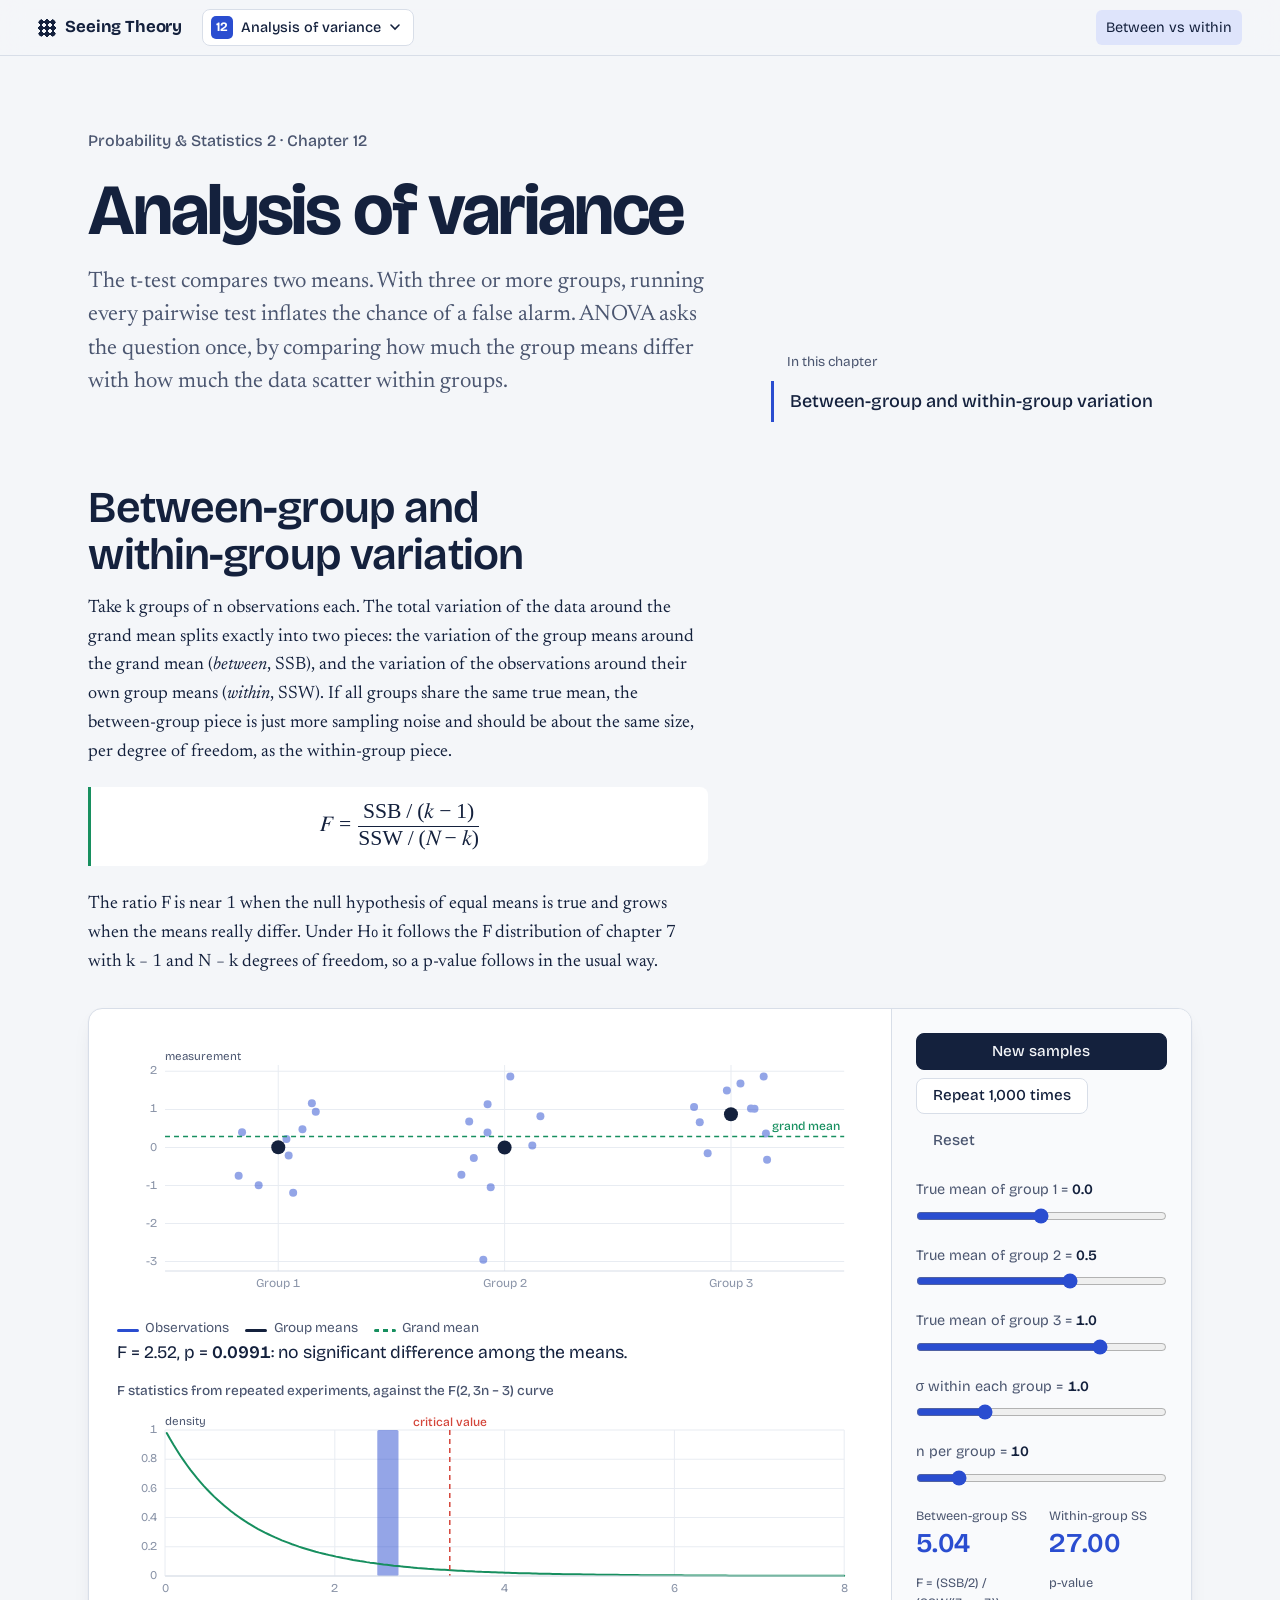
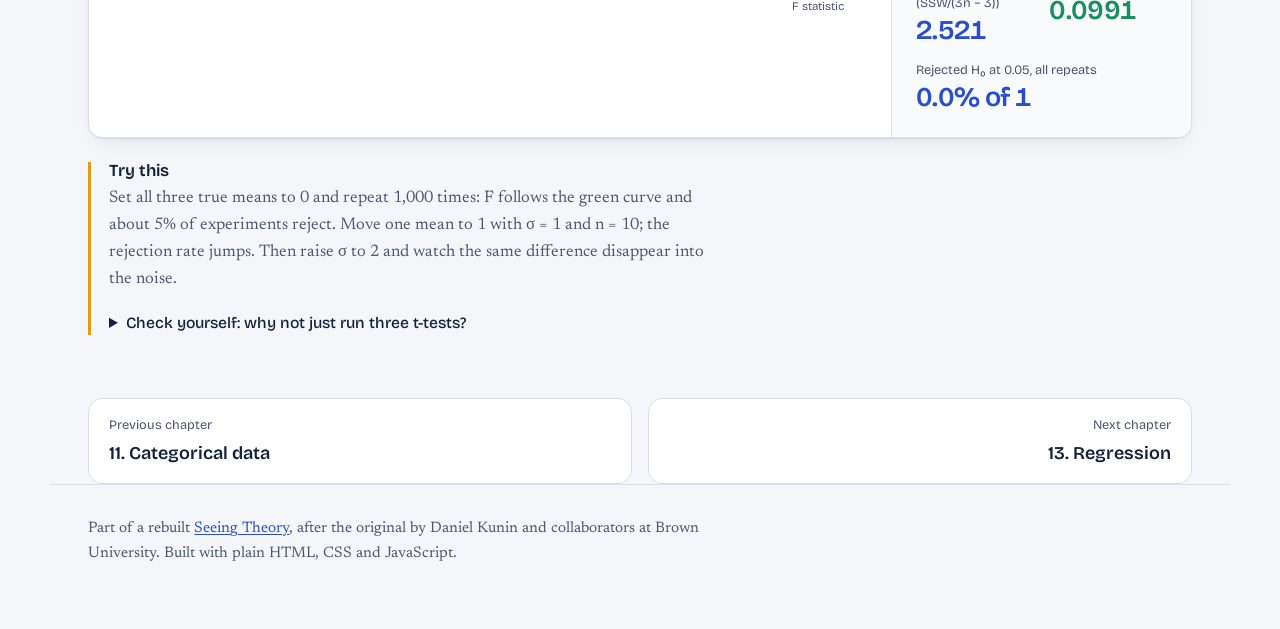
==== anova.html @ 346bee1e "Add Seeing Theory, rebuilt: 14 interactive probability and statistics chapters Static site for GitHu" ====
<!doctype html>
<html lang="en">
<head>
<meta charset="utf-8">
<meta name="viewport" content="width=device-width, initial-scale=1">
<title>Analysis of Variance · Seeing Theory</title>
<meta name="description" content="Comparing several group means at once: between-group and within-group variation, the F statistic and its distribution.">
<meta name="color-scheme" content="light dark">
<link rel="preconnect" href="https://fonts.googleapis.com">
<link rel="preconnect" href="https://fonts.gstatic.com" crossorigin>
<link href="https://fonts.googleapis.com/css2?family=Bricolage+Grotesque:opsz,wght@12..96,400..800&family=Newsreader:ital,opsz,wght@0,6..72,400;0,6..72,500;1,6..72,400&display=swap" rel="stylesheet">
<link rel="stylesheet" href="css/style.css">
<link rel="stylesheet" href="css/labs.css">
<link rel="icon" href="favicon.svg">
</head>
<body>
<header class="topbar"></header>
<main id="top">
  <section class="chapter-head">
    <div>
      <p class="hero-kicker">Probability &amp; Statistics 2 · Chapter 12</p>
      <h1>Analysis of variance</h1>
      <p class="lead">The t-test compares two means. With three or more groups, running every pairwise test inflates the chance of a false alarm. ANOVA asks the question once, by comparing how much the group means differ with how much the data scatter within groups.</p>
    </div>
    <div><p class="chapter-toc-label">In this chapter</p><ol class="chapter-toc"></ol></div>
  </section>

  <section class="concept" id="between-within" data-nav="Between vs within">
    <div class="prose">
      <h2>Between-group and within-group variation</h2>
      <p>Take k groups of n observations each. The total variation of the data around the grand mean splits exactly into two pieces: the variation of the group means around the grand mean (<em>between</em>, SSB), and the variation of the observations around their own group means (<em>within</em>, SSW). If all groups share the same true mean, the between-group piece is just more sampling noise and should be about the same size, per degree of freedom, as the within-group piece.</p>
      <div class="math"><math display="block"><mrow><mi>F</mi><mo>=</mo><mfrac><mrow><mi mathvariant="normal">SSB</mi><mo>/</mo><mo>(</mo><mi>k</mi><mo>−</mo><mn>1</mn><mo>)</mo></mrow><mrow><mi mathvariant="normal">SSW</mi><mo>/</mo><mo>(</mo><mi>N</mi><mo>−</mo><mi>k</mi><mo>)</mo></mrow></mfrac></mrow></math></div>
      <p>The ratio F is near 1 when the null hypothesis of equal means is true and grows when the means really differ. Under H₀ it follows the F distribution of chapter 7 with k − 1 and N − k degrees of freedom, so a p-value follows in the usual way.</p>
    </div>
    <div class="lab" data-lab="anova"></div>
    <aside class="try">
      <h3>Try this</h3>
      <p>Set all three true means to 0 and repeat 1,000 times: F follows the green curve and about 5% of experiments reject. Move one mean to 1 with σ = 1 and n = 10; the rejection rate jumps. Then raise σ to 2 and watch the same difference disappear into the noise.</p>
      <details>
        <summary>Check yourself: why not just run three t-tests?</summary>
        <p>Each test has a 5% false-alarm rate. Three of them together raise the chance of at least one false alarm to about 14%, and with ten groups (45 pairs) it exceeds 90%. ANOVA controls the overall rate with a single test; if it rejects, follow-up comparisons can be made with appropriate corrections.</p>
      </details>
    </aside>
  </section>

  <nav class="pager" aria-label="Chapter navigation"></nav>
</main>
<footer class="footer">
  <p>Part of a rebuilt <a href="index.html">Seeing Theory</a>, after the original by Daniel Kunin and collaborators at Brown University. Built with plain HTML, CSS and JavaScript.</p>
</footer>
<script src="js/core.js"></script>
<script src="js/stats.js"></script>
<script src="js/nav.js"></script>
<script src="js/labs-prob.js"></script>
<script src="js/labs-stat.js"></script>
<script>ST.initNav(); ST.mountLabs();</script>
</body>
</html>
---- css/style.css ----
/* Seeing Theory — Basic probability
   Tokens: cool graph-paper ground, navy ink. Blue = observed, green = theory, gold = second category, red = miss. */

:root {
  --paper: #F4F6F9;
  --surface: #FFFFFF;
  --ink: #14213D;
  --ink-2: #4B5670;
  --ink-3: #8A94A8;
  --rule: #D8DEE8;
  --grid: #E8ECF2;
  --blue: #2A4DD0;
  --blue-soft: #DEE4FB;
  --green: #178F5F;
  --green-soft: #D6F1E4;
  --gold: #E29B12;
  --gold-soft: #FBEAC4;
  --red: #D4453A;
  --red-soft: #F9DCD8;
  --shadow: 0 1px 2px rgba(20, 33, 61, .06), 0 8px 24px -12px rgba(20, 33, 61, .18);
  --font-display: "Bricolage Grotesque", "Helvetica Neue", Arial, sans-serif;
  --font-body: "Newsreader", "Iowan Old Style", Georgia, serif;
  --r-panel: 14px;
  --r-control: 8px;
  --measure: 62ch;
  --page: 1180px;
}
@media (prefers-color-scheme: dark) {
  :root {
    --paper: #0E1424;
    --surface: #151D33;
    --ink: #EAEEF6;
    --ink-2: #B4BDCF;
    --ink-3: #7C879C;
    --rule: #2B3650;
    --grid: #1F2940;
    --blue: #7D95FF;
    --blue-soft: #23305C;
    --green: #3FC58C;
    --green-soft: #17362C;
    --gold: #F2B43C;
    --gold-soft: #3F3113;
    --red: #F06A5E;
    --red-soft: #46201D;
    --shadow: 0 1px 2px rgba(0, 0, 0, .3), 0 8px 24px -12px rgba(0, 0, 0, .5);
  }
}

*, *::before, *::after { box-sizing: border-box; }
html { scroll-behavior: smooth; -webkit-text-size-adjust: 100%; }
@media (prefers-reduced-motion: reduce) { html { scroll-behavior: auto; } }
body {
  margin: 0;
  background: var(--paper);
  color: var(--ink);
  font-family: var(--font-body);
  font-size: 1.125rem;
  line-height: 1.6;
  font-optical-sizing: auto;
}
h1, h2, h3, .btn, .readouts, .topbar, .stage-label, .legend, .chart, .ideas dt, .chapter-list, .hero-kicker, .drawn-math, .formula-live, .fallacy-result, .compare-row span, .slider span, .chips-label, .card, .flip-strip {
  font-family: var(--font-display);
}
h1, h2, h3 { margin: 0; font-weight: 600; line-height: 1.05; letter-spacing: -0.02em; text-wrap: balance; }
h2 { font-size: clamp(1.9rem, 1.4rem + 2vw, 2.75rem); margin-bottom: 1rem; }
h3 { font-size: 1.05rem; letter-spacing: 0; }
p { margin: 0 0 1em; }
em { font-style: italic; }
a { color: var(--blue); text-underline-offset: 0.15em; text-decoration-thickness: 1px; }
:focus-visible { outline: 2px solid var(--blue); outline-offset: 3px; border-radius: 4px; }
button { font: inherit; color: inherit; }
canvas { display: block; }

/* ---------- Top bar ---------- */
.topbar {
  position: sticky; top: 0; z-index: 10;
  display: flex; align-items: center; gap: 1.25rem;
  padding: 0 clamp(1rem, 3vw, 2.5rem);
  height: 56px;
  background: color-mix(in srgb, var(--paper) 82%, transparent);
  backdrop-filter: blur(12px); -webkit-backdrop-filter: blur(12px);
  border-bottom: 1px solid var(--rule);
  font-size: 0.9rem;
}
.brand { display: inline-flex; align-items: center; gap: 0.55rem; color: var(--ink); text-decoration: none; font-weight: 700; font-size: 1.05rem; letter-spacing: -0.01em; white-space: nowrap; }
.brand-mark {
  width: 18px; height: 18px; border-radius: 5px; background: var(--ink);
  background-image: radial-gradient(circle, var(--paper) 1.6px, transparent 1.8px);
  background-size: 6px 6px; background-position: 3px 3px;
}
.chapter-tag { color: var(--ink-2); white-space: nowrap; }
.topbar nav { margin-left: auto; display: flex; gap: 0.15rem; overflow-x: auto; scrollbar-width: none; }
.topbar nav::-webkit-scrollbar { display: none; }
.topbar nav a {
  color: var(--ink-2); text-decoration: none; padding: 0.35rem 0.6rem; border-radius: 6px; white-space: nowrap;
  transition: background-color 120ms, color 120ms;
}
.topbar nav a:hover { color: var(--ink); background: var(--grid); }
.topbar nav a.is-current { color: var(--ink); background: var(--blue-soft); }
@media (max-width: 720px) {
  .chapter-tag { display: none; }
}

/* ---------- Hero ---------- */
.hero {
  max-width: var(--page); margin: 0 auto;
  padding: clamp(3rem, 8vh, 6rem) clamp(1rem, 3vw, 2.5rem) clamp(2rem, 5vh, 4rem);
  display: grid; grid-template-columns: minmax(0, 1.05fr) minmax(0, 1fr); gap: clamp(2rem, 4vw, 4rem); align-items: center;
}
.hero-kicker { color: var(--ink-2); font-size: 1rem; margin-bottom: 1.25rem; font-weight: 500; }
.hero h1 {
  font-size: clamp(2.75rem, 2rem + 4.5vw, 5.75rem);
  font-weight: 700; letter-spacing: -0.035em; line-height: 0.98;
  font-variation-settings: "opsz" 96;
  margin-bottom: 1.5rem;
}
.lead { font-size: clamp(1.15rem, 1.05rem + 0.5vw, 1.4rem); line-height: 1.5; color: var(--ink-2); max-width: 34em; }
.hero-actions { display: flex; flex-wrap: wrap; gap: 0.6rem; margin-top: 1.75rem; }
.hero-board { margin: 0; }
.hero-board canvas {
  width: 100%; aspect-ratio: 1 / 1.05;
  background: var(--surface); border: 1px solid var(--rule); border-radius: var(--r-panel);
  box-shadow: var(--shadow);
}
.hero-board figcaption { display: flex; gap: 1rem; align-items: flex-start; justify-content: space-between; margin-top: 0.85rem; font-size: 0.95rem; color: var(--ink-2); line-height: 1.45; }
.hero-board figcaption strong { color: var(--ink); font-weight: 500; }
@media (max-width: 860px) {
  .hero { grid-template-columns: 1fr; }
  .hero-board canvas { aspect-ratio: 1 / 0.9; }
}

/* ---------- Concept sections ---------- */
.concept {
  max-width: var(--page); margin: 0 auto;
  padding: clamp(3rem, 7vh, 5.5rem) clamp(1rem, 3vw, 2.5rem) 0;
  scroll-margin-top: 64px;
}
.concept + .concept { border-top: 1px solid var(--rule); margin-top: clamp(2rem, 5vh, 3.5rem); }
.prose { max-width: var(--measure); }
.prose p { text-wrap: pretty; }
.math { margin: 1.25rem 0 1.5rem; padding: 1rem 1.25rem; border-left: 3px solid var(--green); background: var(--surface); border-radius: 0 var(--r-control) var(--r-control) 0; overflow-x: auto; }
math { font-size: 1.35rem; }

/* ---------- Lab (interactive panel) ---------- */
.lab {
  margin-top: 2rem;
  display: grid; grid-template-columns: minmax(0, 1fr) 300px;
  background: var(--surface); border: 1px solid var(--rule); border-radius: var(--r-panel);
  box-shadow: var(--shadow); overflow: hidden;
}
.lab-stage { padding: clamp(1rem, 2.5vw, 1.75rem); min-width: 0; container-type: inline-size; }
.lab-panel { padding: clamp(1rem, 2.5vw, 1.5rem); border-left: 1px solid var(--rule); background: color-mix(in srgb, var(--paper) 55%, var(--surface)); display: flex; flex-direction: column; gap: 1.25rem; }
@media (max-width: 820px) {
  .lab { grid-template-columns: 1fr; }
  .lab-panel { border-left: 0; border-top: 1px solid var(--rule); }
}
.stage-label { font-size: 0.85rem; color: var(--ink-2); margin: 0 0 0.6rem; font-weight: 500; }
.legend { font-size: 0.85rem; color: var(--ink-2); margin: 0.5rem 0 0; display: flex; flex-wrap: wrap; gap: 0.35rem 1rem; align-items: center; }
.legend-item { display: inline-flex; align-items: baseline; gap: 0.4rem; }
.legend-item .swatch { flex: none; margin: 0; }
.swatch { display: inline-block; width: 22px; height: 3px; border-radius: 2px; margin-right: 0.35rem; vertical-align: middle; }
.swatch--blue { background: var(--blue); }
.swatch--green { background: var(--green); }
.swatch--gold { background: var(--gold); }
.swatch--red { background: var(--red); }
.swatch--grey { background: var(--ink-3); }
.swatch--dash { background: repeating-linear-gradient(90deg, var(--green) 0 5px, transparent 5px 9px); }
.swatch--dot { width: 8px; height: 8px; border-radius: 50%; }
.chart-box { width: 100%; margin-top: 0.75rem; }
.chart { display: block; width: 100%; height: auto; overflow: visible; font-size: 12px; }
.chart-grid line { stroke: var(--grid); stroke-width: 1; }
.chart-axes text { fill: var(--ink-3); font-variant-numeric: tabular-nums; }
.chart-axes .axis-line { stroke: var(--rule); }
.chart-axes .axis-title { fill: var(--ink-2); font-size: 11.5px; }
.chart-ref-label { font-size: 12px; font-weight: 500; paint-order: stroke; stroke: var(--surface); stroke-width: 4px; stroke-linejoin: round; }

/* Controls */
.controls { display: flex; flex-wrap: wrap; gap: 0.5rem; }
.btn {
  display: inline-flex; align-items: center; justify-content: center; gap: 0.4rem;
  padding: 0.6rem 1rem; border-radius: var(--r-control);
  border: 1px solid var(--rule); background: var(--surface); color: var(--ink);
  font-weight: 500; font-size: 0.95rem; line-height: 1; cursor: pointer; text-decoration: none;
  transition: background-color 120ms, border-color 120ms, transform 80ms;
  -webkit-tap-highlight-color: transparent;
}
.btn:hover { background: var(--grid); border-color: var(--ink-3); }
.btn:active { transform: translateY(1px); }
.btn--primary { background: var(--ink); color: var(--paper); border-color: var(--ink); }
.btn--primary:hover { background: color-mix(in srgb, var(--ink) 85%, var(--blue)); border-color: transparent; }
.btn--quiet { border-color: transparent; background: transparent; color: var(--ink-2); }
.btn--quiet:hover { background: var(--grid); border-color: transparent; color: var(--ink); }
.btn--small { padding: 0.4rem 0.7rem; font-size: 0.85rem; }
.btn[aria-pressed="true"] { background: var(--blue-soft); border-color: var(--blue); color: var(--ink); }
.controls .btn--primary { flex-basis: 100%; }
@media (max-width: 820px) { .controls .btn--primary { flex-basis: auto; } }

.slider { display: flex; flex-direction: column; gap: 0.4rem; font-size: 0.9rem; color: var(--ink-2); }
.slider output { color: var(--ink); font-weight: 600; font-variant-numeric: tabular-nums; }
.slider input { width: 100%; accent-color: var(--blue); margin: 0; }

/* Readouts */
.readouts { margin: 0; display: grid; grid-template-columns: 1fr 1fr; gap: 0.9rem 1rem; }
.readouts > div { min-width: 0; }
.readouts .span-2 { grid-column: span 2; }
.readouts dt { font-size: 0.8rem; color: var(--ink-2); margin-bottom: 0.15rem; }
.readouts dd { margin: 0; font-size: 1.7rem; font-weight: 600; letter-spacing: -0.02em; font-variant-numeric: tabular-nums; line-height: 1.1; color: var(--blue); overflow-wrap: anywhere; }
.readouts dd.dd-text { font-size: 1.2rem; font-weight: 600; }
.readouts dd.dd-green, .dd-green { color: var(--green); }

/* Try-this notes */
.try { max-width: var(--measure); margin: 1.5rem 0 0; padding: 0 0 0 1.1rem; border-left: 3px solid var(--gold); }
.try h3 { margin-bottom: 0.35rem; }
.try p { color: var(--ink-2); font-size: 1.05rem; }
.try details { margin-top: 0.5rem; }
.try summary { cursor: pointer; color: var(--ink); font-family: var(--font-display); font-weight: 500; font-size: 0.98rem; }
.try summary:hover { color: var(--blue); }
.try details p { margin-top: 0.5rem; }

/* ---------- Coin ---------- */
.coin-row { display: flex; align-items: center; gap: 1.5rem; }
.coin { position: relative; width: 112px; height: 112px; flex: none; perspective: 600px; transform-style: preserve-3d; }
.coin-side {
  position: absolute; inset: 0; border-radius: 50%; display: grid; place-items: center;
  font-family: var(--font-display); font-weight: 700; font-size: 2.6rem; letter-spacing: -0.03em;
  backface-visibility: hidden; -webkit-backface-visibility: hidden;
  box-shadow: inset 0 0 0 6px rgba(255, 255, 255, .28), 0 4px 12px -4px rgba(20, 33, 61, .35);
}
.coin-side--h { background: var(--blue); color: #fff; }
.coin-side--t { background: var(--gold); color: #fff; transform: rotateY(180deg); }
.coin[data-face="tails"] .coin-side--h { transform: rotateY(180deg); }
.coin[data-face="tails"] .coin-side--t { transform: rotateY(0deg); }
.coin.is-flipping .coin-side { animation: coin-spin 560ms cubic-bezier(.3, .7, .3, 1) both; }
.coin.is-flipping .coin-side--t { animation-name: coin-spin-back; }
@keyframes coin-spin { from { transform: rotateY(0) } to { transform: rotateY(1080deg) } }
@keyframes coin-spin-back { from { transform: rotateY(180deg) } to { transform: rotateY(1260deg) } }
@media (prefers-reduced-motion: reduce) { .coin.is-flipping .coin-side { animation: none; } }
.count-bars { flex: 1; display: flex; height: 34px; border-radius: 6px; overflow: hidden; background: var(--grid); }
.count-bar { display: grid; place-items: center; font-family: var(--font-display); font-weight: 600; font-size: 0.9rem; color: #fff; transition: width 200ms; min-width: 0; overflow: hidden; }
.count-bar--h { background: var(--blue); width: 50%; }
.count-bar--t { background: var(--gold); width: 50%; }

/* ---------- Dice ---------- */
.die-face rect { fill: var(--surface); stroke: var(--ink); stroke-width: 2.5; }
.die-face circle { fill: var(--ink); }
.die { display: inline-block; width: 96px; height: 96px; }
.die .die-face { width: 100%; height: 100%; }
.die.is-in .die-face rect { stroke: var(--blue); fill: var(--blue-soft); }
.events-layout { display: flex; flex-wrap: wrap; gap: 1.5rem 2.5rem; align-items: flex-start; justify-content: space-between; }
.event-die-wrap, .die-wrap { text-align: center; }
.event-die-wrap .stage-label, .die-wrap .stage-label { margin: 0.4rem 0 0; }
.face-row { display: flex; flex-wrap: wrap; gap: 0.5rem; margin-bottom: 0.75rem; }
.face-toggle {
  padding: 4px; background: transparent; border: 2px solid transparent; border-radius: 12px; cursor: pointer; line-height: 0;
  transition: border-color 120ms, background-color 120ms, opacity 120ms;
  opacity: 0.45;
}
.face-toggle svg { width: 52px; height: 52px; }
.face-toggle[aria-pressed="true"] { opacity: 1; border-color: var(--blue); background: var(--blue-soft); }
.face-toggle.is-hit { box-shadow: 0 0 0 3px var(--gold); }
.chips { display: flex; flex-wrap: wrap; gap: 0.4rem; align-items: center; }
.chips-label { font-size: 0.85rem; color: var(--ink-2); }
.compare-bars { margin-top: 1.5rem; display: grid; gap: 0.6rem; }
.compare-row { display: grid; grid-template-columns: 9rem 1fr; gap: 0.75rem; align-items: center; font-size: 0.85rem; color: var(--ink-2); }
.track { height: 14px; background: var(--grid); border-radius: 4px; overflow: hidden; }
.fill { height: 100%; width: 0; transition: width 200ms; border-radius: 4px; }
.fill--green { background: var(--green); }
.fill--blue { background: var(--blue); }
@media (max-width: 480px) { .compare-row { grid-template-columns: 1fr; gap: 0.25rem; } }

/* ---------- Expectation bars ---------- */
.exp-layout { display: flex; flex-wrap: wrap; gap: 1.5rem 2.5rem; align-items: flex-end; }
.bars-wrap { flex: 1 1 260px; min-width: 0; }
.prob-bars { width: 100%; max-width: 420px; height: auto; display: block; }
.prob-track { fill: var(--grid); }
.prob-bar { fill: var(--blue); }
.prob-hit:focus-visible { outline: none; stroke: var(--blue); stroke-width: 2; }
.prob-label { fill: var(--ink-2); font-size: 13px; font-weight: 500; }
.prob-value { fill: var(--ink); font-size: 13px; font-weight: 600; }
.formula-live { margin: 0.75rem 0 0; font-size: 0.9rem; color: var(--ink-2); font-variant-numeric: tabular-nums; overflow-wrap: anywhere; }

/* ---------- Cards ---------- */
.card-row { display: flex; flex-wrap: wrap; gap: 0.5rem; }
.card {
  width: 46px; height: 64px; border-radius: 7px; border: 1.5px solid var(--ink); background: var(--surface);
  display: grid; place-items: center; font-weight: 600; font-size: 1.25rem; cursor: pointer; position: relative;
  transition: opacity 120ms, transform 120ms, border-color 120ms;
}
.card::before, .card::after { content: ""; position: absolute; width: 4px; height: 4px; border-radius: 50%; background: var(--ink); opacity: .5; }
.card::before { top: 6px; left: 6px; }
.card::after { bottom: 6px; right: 6px; }
.card[aria-pressed="false"] { opacity: 0.3; border-style: dashed; transform: translateY(4px); }
.card.is-hit { border-color: var(--gold); box-shadow: 0 0 0 3px var(--gold-soft); }
.card--big { width: 64px; height: 90px; font-size: 1.8rem; cursor: default; }
.card--empty { border-style: dashed; color: var(--ink-3); }
.drawn { display: flex; align-items: center; gap: 1rem; margin-top: 1.25rem; }
.drawn-math { font-size: 1rem; color: var(--ink-2); font-variant-numeric: tabular-nums; }
.drawn-math strong { color: var(--ink); font-weight: 600; }

/* ---------- LLN ---------- */
.chart-box--tall { margin-top: 0; }

/* ---------- Streaks ---------- */
.flip-strip { display: grid; grid-template-columns: repeat(25, 1fr); gap: 3px; max-width: 560px; }
.flip { aspect-ratio: 1; border-radius: 50%; }
.flip--h { background: var(--blue); }
.flip--t { background: var(--gold); }
.flip--run { box-shadow: 0 0 0 2px var(--ink); }
@media (max-width: 600px) { .flip-strip { grid-template-columns: repeat(20, 1fr); } }
.fallacy { margin-top: 1.5rem; padding-top: 1.25rem; border-top: 1px solid var(--rule); }
.fallacy-result { font-size: 1.1rem; margin: 0 0 0.8rem; }
.fallacy-result strong { font-weight: 600; font-variant-numeric: tabular-nums; }

/* ---------- Monte Carlo ---------- */
.mc-layout { display: grid; grid-template-columns: minmax(200px, 340px) minmax(0, 1fr); gap: 1.5rem; align-items: start; }
#mc-board { width: 100%; aspect-ratio: 1; border-radius: 8px; }
.mc-side .legend + .legend { margin-top: 0.25rem; }
@container (max-width: 600px) { .mc-layout { grid-template-columns: 1fr; } #mc-board { max-width: 340px; } }

/* ---------- Key ideas ---------- */
.concept--ideas { padding-bottom: 1rem; }
.ideas { margin: 1.5rem 0 0; display: grid; grid-template-columns: repeat(auto-fill, minmax(260px, 1fr)); gap: 0 2.5rem; }
.ideas > div { padding: 1rem 0; border-top: 1px solid var(--rule); }
.ideas dt { font-weight: 600; font-size: 1rem; margin-bottom: 0.25rem; }
.ideas dd { margin: 0; color: var(--ink-2); font-size: 1rem; }

/* ---------- Chapters ---------- */
.chapters { max-width: var(--page); margin: clamp(3rem, 7vh, 5rem) auto 0; padding: clamp(2rem, 5vh, 3.5rem) clamp(1rem, 3vw, 2.5rem); border-top: 1px solid var(--rule); }
.chapters h2 { font-size: 1.5rem; margin-bottom: 1rem; }
.chapter-list { list-style: none; margin: 0; padding: 0; display: grid; grid-template-columns: repeat(auto-fill, minmax(320px, 1fr)); gap: 0.5rem; }
.chapter-list li { display: grid; grid-template-columns: 2rem 1fr auto; gap: 0.75rem; align-items: start; padding: 0.9rem 1rem; border-radius: var(--r-control); border: 1px solid transparent; }
.chapter-list li.is-current { background: var(--surface); border-color: var(--rule); }
.chapter-num { font-weight: 700; font-size: 1.3rem; color: var(--ink-3); line-height: 1.2; }
.chapter-list li.is-current .chapter-num { color: var(--blue); }
.chapter-list strong { display: block; font-weight: 600; }
.chapter-list div > span { display: block; font-size: 0.85rem; color: var(--ink-2); line-height: 1.35; }
.chapter-status { font-size: 0.8rem; color: var(--ink-2); white-space: nowrap; padding-top: 0.2rem; }
a.chapter-status { color: var(--blue); }

/* ---------- Footer ---------- */
.footer { max-width: var(--page); margin: 0 auto; padding: 2rem clamp(1rem, 3vw, 2.5rem) 3rem; border-top: 1px solid var(--rule); color: var(--ink-2); font-size: 0.95rem; }
.footer p { max-width: 70ch; }
---- css/labs.css ----
/* Seeing Theory — site chrome (chapter dropdown, chapter head, pager) and lab components used across chapters. */

/* ---------- chapter dropdown ---------- */
.dropdown { position: relative; }
.dropdown-btn {
  display: inline-flex; align-items: center; gap: 0.5rem; padding: 0.4rem 0.7rem 0.4rem 0.5rem;
  border: 1px solid var(--rule); border-radius: var(--r-control); background: var(--surface); color: var(--ink);
  font-family: var(--font-display); font-size: 0.9rem; font-weight: 500; cursor: pointer; white-space: nowrap;
  transition: background-color 120ms, border-color 120ms;
}
.dropdown-btn:hover, .dropdown-btn[aria-expanded="true"] { background: var(--grid); border-color: var(--ink-3); }
.dropdown-num { display: inline-grid; place-items: center; min-width: 1.4rem; height: 1.4rem; padding: 0 0.3rem; border-radius: 5px; background: var(--blue); color: #fff; font-weight: 700; font-size: 0.8rem; }
.menu {
  position: absolute; top: calc(100% + 8px); left: 0; z-index: 20;
  width: min(760px, calc(100vw - 2rem)); padding: 1rem; display: grid; grid-template-columns: 1fr 1fr; gap: 1.25rem;
  background: var(--surface); border: 1px solid var(--rule); border-radius: var(--r-panel); box-shadow: var(--shadow);
}
.menu[hidden] { display: none; }
.menu-course { margin: 0 0 0.4rem; padding: 0 0.6rem; font-weight: 600; font-size: 0.85rem; color: var(--ink-2); }
.menu-list { list-style: none; margin: 0; padding: 0; }
.menu-list a { display: grid; grid-template-columns: 1.6rem 1fr; gap: 0.5rem; padding: 0.5rem 0.6rem; border-radius: var(--r-control); color: var(--ink); text-decoration: none; transition: background-color 120ms; }
.menu-list a:hover { background: var(--grid); }
.menu-list a.is-current { background: var(--blue-soft); }
.menu-num { font-weight: 700; color: var(--ink-3); }
.menu-list a.is-current .menu-num { color: var(--blue); }
.menu-list strong { display: block; font-weight: 600; line-height: 1.25; }
.menu-blurb { display: block; font-size: 0.78rem; color: var(--ink-2); line-height: 1.35; margin-top: 0.1rem; }
@media (max-width: 720px) {
  .dropdown-title { max-width: 30vw; overflow: hidden; text-overflow: ellipsis; }
  .menu { position: fixed; top: 60px; left: 1rem; right: 1rem; width: auto; grid-template-columns: 1fr; max-height: calc(100vh - 80px); overflow-y: auto; }
  .menu-blurb { display: none; }
}

/* ---------- chapter head (non-hero chapters) ---------- */
.chapter-head { max-width: var(--page); margin: 0 auto; padding: clamp(3rem, 8vh, 5.5rem) clamp(1rem, 3vw, 2.5rem) 0; display: grid; grid-template-columns: minmax(0, 1.2fr) minmax(0, 0.8fr); gap: clamp(2rem, 4vw, 4rem); align-items: end; }
.chapter-head h1 { font-size: clamp(2.5rem, 1.8rem + 3.5vw, 4.5rem); font-weight: 700; letter-spacing: -0.03em; line-height: 1; font-variation-settings: "opsz" 96; margin-bottom: 1.25rem; }
.chapter-head .lead { max-width: 36em; }
.chapter-toc-label { font-family: var(--font-display); font-size: 0.85rem; color: var(--ink-2); margin: 0 0 0.5rem 1rem; }
.chapter-toc { list-style: none; margin: 0; padding: 0; border-left: 3px solid var(--blue); }
.chapter-toc a { display: block; padding: 0.4rem 0 0.4rem 1rem; color: var(--ink); text-decoration: none; font-family: var(--font-display); font-weight: 500; border-bottom: 1px solid var(--rule); transition: color 120ms; }
.chapter-toc li:last-child a { border-bottom: 0; }
.chapter-toc a:hover { color: var(--blue); }
@media (max-width: 860px) { .chapter-head { grid-template-columns: 1fr; } }

/* ---------- prev / next pager ---------- */
.pager { max-width: var(--page); margin: clamp(3rem, 7vh, 5rem) auto 0; padding: 0 clamp(1rem, 3vw, 2.5rem); display: grid; grid-template-columns: 1fr 1fr; gap: 1rem; }
.pager-link { display: flex; flex-direction: column; gap: 0.2rem; padding: 1rem 1.25rem; border: 1px solid var(--rule); border-radius: var(--r-panel); background: var(--surface); color: var(--ink); text-decoration: none; font-family: var(--font-display); transition: border-color 120ms; }
.pager-link:hover { border-color: var(--blue); }
.pager-link span { font-size: 0.8rem; color: var(--ink-2); }
.pager-link strong { font-weight: 600; }
.pager-next { text-align: right; align-items: flex-end; }
@media (max-width: 560px) { .pager { grid-template-columns: 1fr; } .pager-next { text-align: left; align-items: flex-start; } }

/* ---------- full chapter list ---------- */
.chapter-courses { display: grid; grid-template-columns: repeat(auto-fit, minmax(320px, 1fr)); gap: 1.5rem 2.5rem; }
.chapter-courses h3 { font-size: 1.05rem; color: var(--ink-2); margin: 0 0 0.6rem; font-weight: 600; }
.chapters .chapter-list { grid-template-columns: 1fr; }

/* ---------- swatch variants ---------- */
.swatch--green-dash { background: repeating-linear-gradient(90deg, var(--green) 0 5px, transparent 5px 9px); }
.swatch--ink-dash { background: repeating-linear-gradient(90deg, var(--ink) 0 5px, transparent 5px 9px); }
.swatch--grey-dash { background: repeating-linear-gradient(90deg, var(--ink-3) 0 5px, transparent 5px 9px); }
.swatch--ink { background: var(--ink); }
.swatch--red-hollow { width: 10px; height: 10px; border-radius: 50%; border: 2px solid var(--red); background: transparent; }
.chart-box--square { max-width: 520px; }

/* ---------- sets: 10×10 sample-space grid ---------- */
.cell-grid { display: grid; grid-template-columns: repeat(10, 1fr); gap: 3px; max-width: 420px; }
.cell { aspect-ratio: 1; border-radius: 4px; background: var(--grid); opacity: 0.4; transition: opacity 120ms; }
.cell--a { background: var(--blue); }
.cell--b { background: var(--gold); }
.cell--both { background: var(--green); }
.cell--none { background: var(--ink-3); }
.cell--sel { opacity: 1; }
.cell--hit { box-shadow: 0 0 0 3px var(--ink); opacity: 1; }

/* ---------- counting ---------- */
.tokens { display: flex; flex-wrap: wrap; gap: 0.4rem; margin-bottom: 1rem; }
.token { display: inline-grid; place-items: center; width: 40px; height: 40px; border-radius: 50%; background: var(--grid); color: var(--ink-2); font-weight: 600; font-family: var(--font-display); }
.token--on { background: var(--blue); color: #fff; }
.enum-list { display: flex; flex-wrap: wrap; gap: 0.3rem; max-height: 260px; overflow-y: auto; }
.enum { font-family: var(--font-display); font-size: 0.85rem; padding: 0.2rem 0.5rem; border-radius: 5px; background: var(--grid); color: var(--ink-2); font-variant-numeric: tabular-nums; letter-spacing: 0.02em; }
.enum--on { background: var(--blue); color: #fff; }
.enum--more { background: transparent; }

/* ---------- conditional: 6×6 dice grid ---------- */
.dice-grid { display: grid; grid-template-columns: repeat(6, 1fr); gap: 4px; max-width: 360px; }
.dcell { display: grid; place-items: center; aspect-ratio: 1; border-radius: 6px; font-family: var(--font-display); font-size: 0.8rem; font-weight: 500; font-variant-numeric: tabular-nums; }
.dcell--out { background: var(--grid); color: var(--ink-3); opacity: 0.5; }
.dcell--b { background: var(--gold-soft); color: var(--ink); }
.dcell--ab { background: var(--green); color: #fff; }
.dcell--hit { box-shadow: 0 0 0 3px var(--ink); opacity: 1; }

/* ---------- bayes: 1,000 people ---------- */
.people { display: grid; grid-template-columns: repeat(50, 1fr); gap: 2px; max-width: 640px; }
.person { aspect-ratio: 1; border-radius: 50%; background: var(--grid); transition: opacity 150ms; }
.person--tp { background: var(--red); }
.person--fn { background: transparent; box-shadow: inset 0 0 0 2px var(--red); }
.person--fp { background: var(--gold); }
.person--tn { background: var(--ink-3); opacity: 0.45; }
.person--dim { opacity: 0.06; }
@media (max-width: 600px) { .people { grid-template-columns: repeat(40, 1fr); gap: 1.5px; } }

/* ---------- tables (joint, 2×2) ---------- */
.table-scroll { overflow-x: auto; }
.joint { border-collapse: separate; border-spacing: 3px; font-family: var(--font-display); font-size: 0.8rem; font-variant-numeric: tabular-nums; }
.joint th { font-weight: 600; color: var(--ink-2); padding: 0.25rem 0.35rem; text-align: center; }
.joint tbody th { text-align: right; }
.joint td { text-align: center; padding: 0.3rem 0.35rem; border-radius: 4px; background: color-mix(in srgb, var(--blue) calc(var(--shade, 0) * 100%), var(--grid)); color: var(--ink); min-width: 2.4rem; }
.joint td.marg { background: transparent; color: var(--ink-2); font-weight: 500; }
.joint tr[data-x] { cursor: pointer; }
.joint tr.is-sel td { outline: 2px solid var(--gold); }
.joint--wide td { padding: 0.6rem 1rem; font-size: 1rem; }
.joint--wide td .exp { display: block; font-size: 0.75rem; color: var(--ink-2); font-weight: 400; }

/* ---------- dartboard ---------- */
.board-wrap { max-width: 380px; }
.board { width: 100%; height: auto; }
.board-ring { fill: var(--grid); stroke: var(--rule); }
.board-ring--alt { fill: var(--surface); }

/* ---------- confidence intervals ---------- */
.ci-wrap { max-width: 640px; }
.ci-svg { width: 100%; height: auto; display: block; }
.ci-tick { fill: var(--ink-3); font-family: var(--font-display); font-size: 11px; }

/* ---------- regression ---------- */
.ols-wrap { max-width: 640px; }
.ols { width: 100%; height: auto; display: block; background: var(--surface); border-radius: 8px; touch-action: none; }
.ols text { fill: var(--ink-3); font-family: var(--font-display); font-size: 12px; }
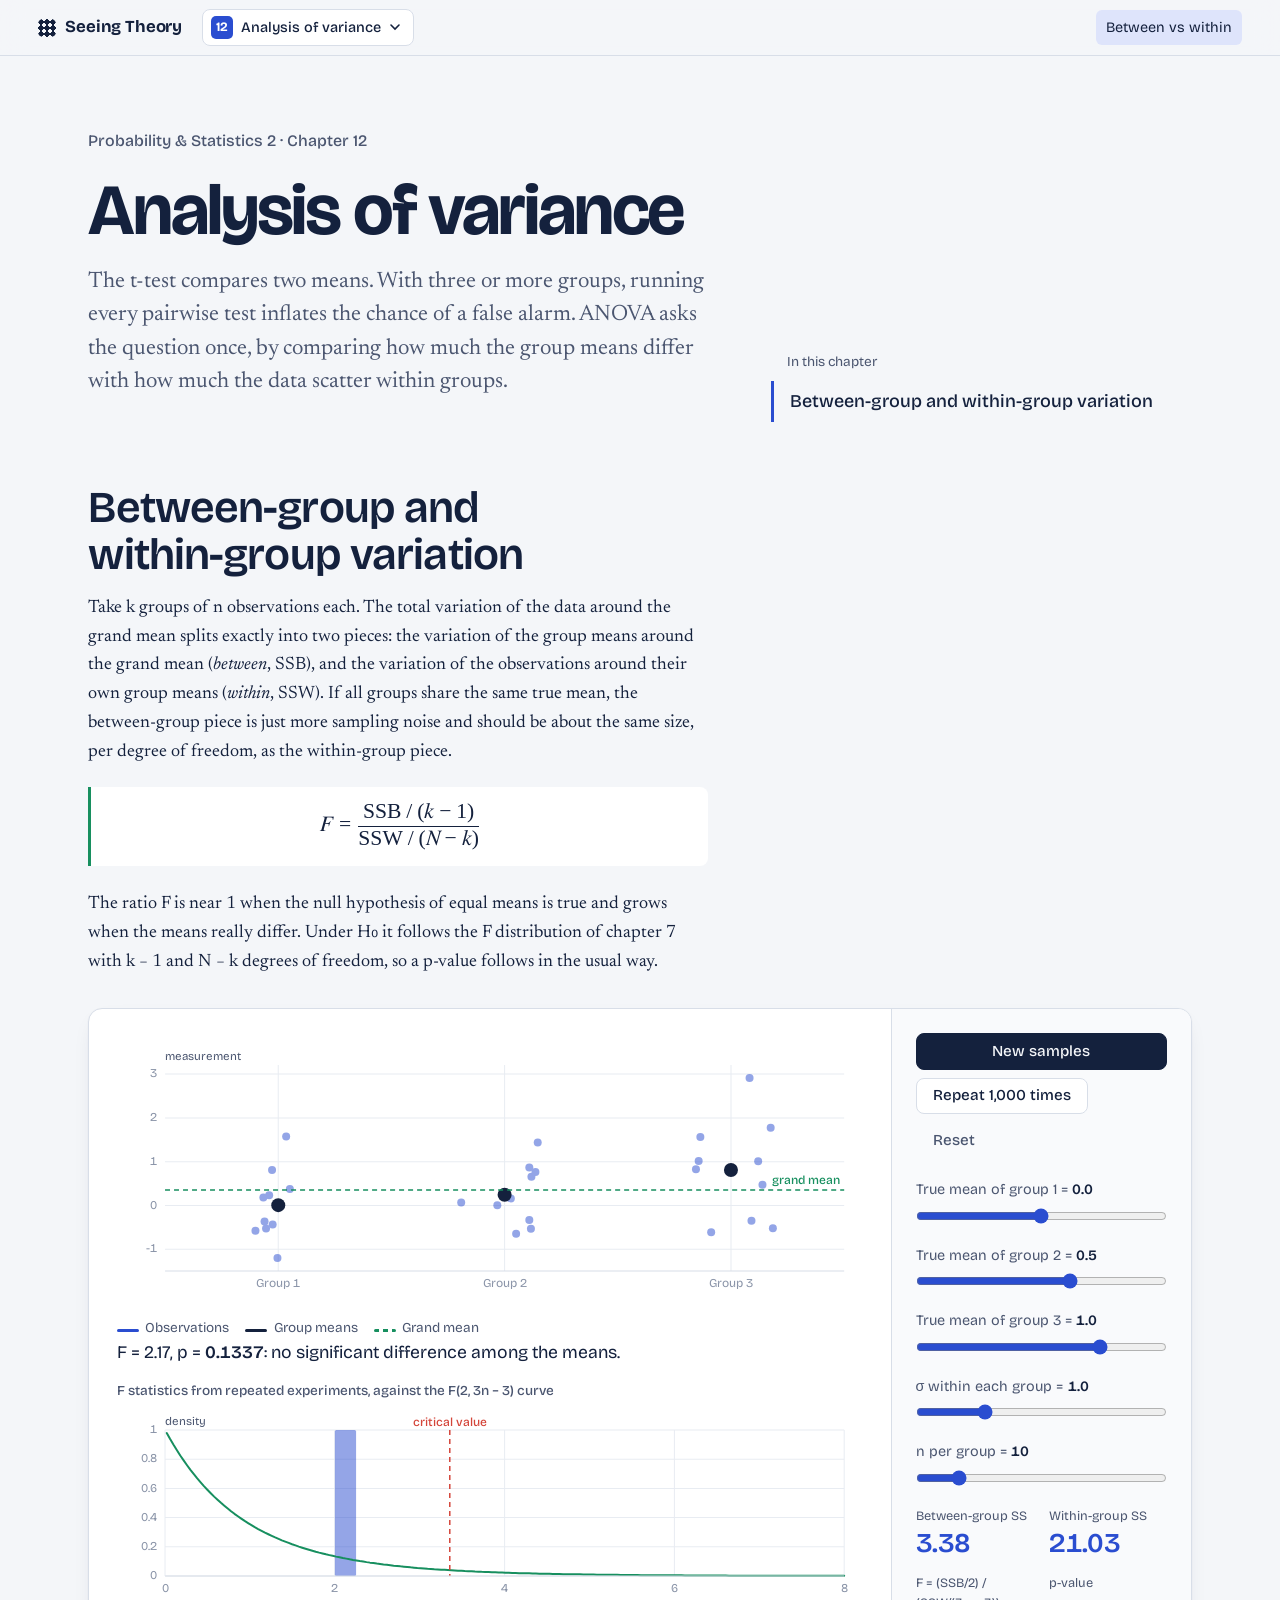
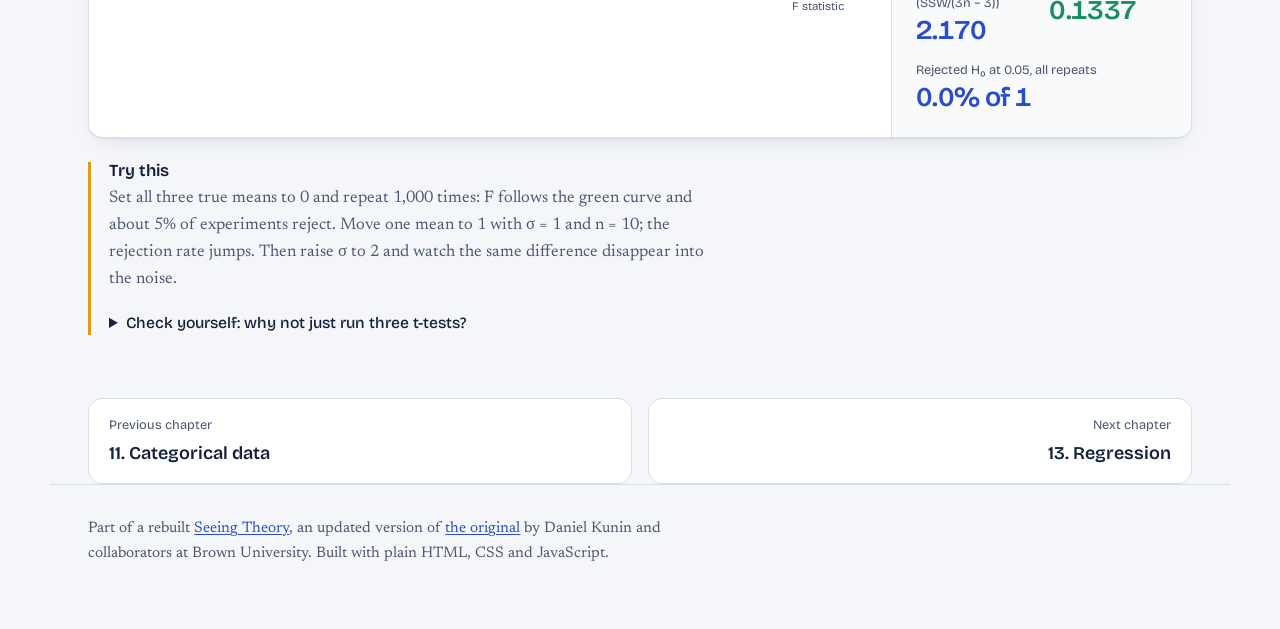
==== commit c9ed1b6c: "Link each chapter's footer credit to the original Seeing Theory repo Co-Authored-By: Claude Opus 5.5" ====
--- a/anova.html
+++ b/anova.html
@@ -46,7 +46,7 @@
   <nav class="pager" aria-label="Chapter navigation"></nav>
 </main>
 <footer class="footer">
-  <p>Part of a rebuilt <a href="index.html">Seeing Theory</a>, after the original by Daniel Kunin and collaborators at Brown University. Built with plain HTML, CSS and JavaScript.</p>
+  <p>Part of a rebuilt <a href="index.html">Seeing Theory</a>, an updated version of <a href="https://github.com/seeingtheory/Seeing-Theory">the original</a> by Daniel Kunin and collaborators at Brown University. Built with plain HTML, CSS and JavaScript.</p>
 </footer>
 <script src="js/core.js"></script>
 <script src="js/stats.js"></script>
